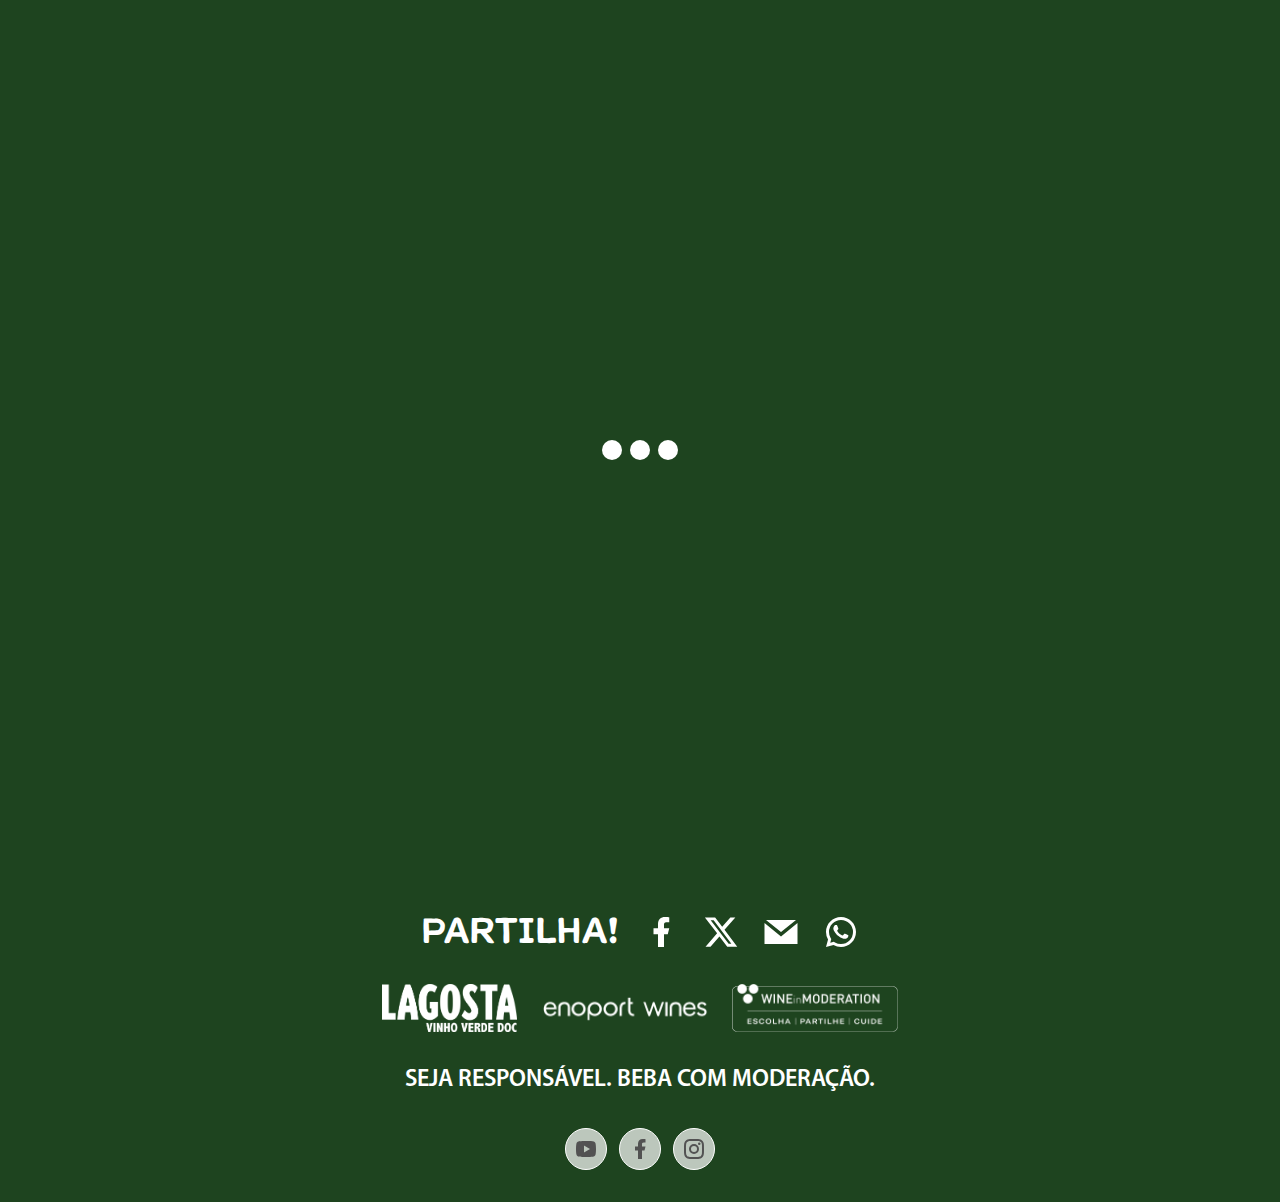
==== loureiro.html @ 96405df4 "fix" ====
<!DOCTYPE html>
<html lang="en">
  <head>
    <meta charset="UTF-8" />
    <meta http-equiv="X-UA-Compatible" content="IE=edge" />
    <meta
      name="description"
      content="Lagosta é produzido na região norte de portugal, onde a brisa do atlântico dá às uvas um sabor fresco e vibrante."
    />
    <meta
      name="viewport"
      content="width=device-width, initial-scale=1, minimum-scale=1"
    />
    <title>Lagosta Vinho Verde Loureiro</title>
    <link rel="icon" type="image/icon" href="./favicon.ico" />
    <meta name="twitter:title" content="Lagosta Vinho Verde DOC" />
    <meta property="og:type" content="website" />
    <meta property="og:title" content="Lagosta Vinho Verde DOC" />
    <meta property="og:url" content="http://lagostavinhoverde.com/index.html" />
    <meta
      property="og:image"
      content="http://lagostavinhoverde.com/Imagens/logo-fb.png"
    />
    <meta
      property="og:description"
      content="Lagosta é produzido na região norte de portugal, onde a brisa do atlântico dá às uvas um sabor fresco e vibrante."
    />
    <link rel="stylesheet" href="./assets/index.BmPNa8y0.css" />
    <style>
      :root {
        --dark-green: #1e441f;
        font-family: Myriad Pro;
        line-height: 1.5;
        font-weight: 400;
        color-scheme: light dark;
        color: #fff;
        background-color: #0d0c0b;
        background-image: url(./loureiro/loureirobg.png);
        background-size: 100%;
        background-position: center 0;
        background-repeat: no-repeat;
        font-synthesis: none;
        text-rendering: optimizeLegibility;
        -webkit-font-smoothing: antialiased;
        -moz-osx-font-smoothing: grayscale;
        -webkit-user-select: text;
        -moz-user-select: text;
        user-select: text;
      }
      ::-moz-selection {
        background-color: #1e441fdd;
      }
      ::selection {
        background-color: #1e441fdd;
      }
      img,
      button,
      footer,
      .button {
        -webkit-user-select: none;
        -moz-user-select: none;
        user-select: none;
      }
      .preloader {
        position: fixed;
        top: 0;
        left: 0;
        width: 100%;
        height: 100%;
        background: var(--dark-green);
        color: #fff;
        font-size: 32pt;
        display: flex;
        justify-content: center;
        align-items: center;
        z-index: 1000;
      }
    </style>
    <script type="module">
      document.addEventListener("DOMContentLoaded", function () {
        const e = new Image();
        (e.src = "../loureiro/Imagens/Background extended.jpg"),
          (e.onload = function () {
            const c = document.getElementById("preloader");
            c && (c.style.display = "none");
            const d = document.getElementById("content");
            d && d.classList.remove("hidden");
          });
      });
      const n = (e) => {
          window.open(e, "sharer", "toolbar=0,status=0,width=580,height=325");
        },
        t = window.location.href,
        o = document.title,
        a = document.getElementById("shareFacebook"),
        s = document.getElementById("shareTwitter"),
        i = document.getElementById("shareMail"),
        r = document.getElementById("shareWhatsapp");
      a?.addEventListener("click", () => {
        n(`https://www.facebook.com/share.php?u=${encodeURIComponent(t)}`);
      });
      s?.addEventListener("click", () => {
        n(
          `https://twitter.com/intent/tweet?text=${encodeURIComponent(
            o
          )}&url=${encodeURIComponent(t)}`
        );
      });
      i?.addEventListener("click", () => {
        window.location.href = `mailto:?subject=${encodeURIComponent(
          o
        )}&body=${encodeURIComponent("")}%0A${encodeURIComponent(t)}`;
      });
      r?.addEventListener("click", () => {
        n(
          `https://api.whatsapp.com/send?text=${encodeURIComponent(
            o
          )}%20${encodeURIComponent(t)}`
        );
      });
    </script>
  </head>
  <body>
    <main>
      <div id="preloader" class="preloader">
        <div class="flex items-center justify-center space-x-2">
          <div
            class="h-5 w-5 animate-bounce rounded-full bg-white [animation-delay:-0.3s]"
          ></div>
          <div
            class="h-5 w-5 animate-bounce rounded-full bg-white [animation-delay:-0.13s]"
          ></div>
          <div class="h-5 w-5 animate-bounce rounded-full bg-white"></div>
        </div>
      </div>
      <div class="w-full h-auto aspect-[16/11]"></div>
      <div
        id="content"
        class="hidden mb-12 px-6 xs:px-8 sm:px-10 md:px-12 lg:px-14 xl:px-16"
      >
        <div
          class="flex flex-col gap-6 max-w-[1400px] mx-auto items-center text-center"
        >
          <span
            class="font-ela uppercase text-4xl md:text-5xl lg:text-6xl xl:text-7xl"
          >
            Lagosta Origens <br />
            Loureiro
          </span>
          <span
            class="sm:w-3/4 font-ela uppercase text-base xs:text-lg sm:text-xl md:text-2xl lg:text-3xl xl:text-4xl relative"
          >
            Traz a alma da região dos vinhos verdes à tua mesa.
            <img
              src="./loureiro/Imagens/Parra.png"
              alt="Parra"
              class="absolute hidden md:block w-24 h-auto rotate-180 -top-6 -right-16 translate-x-1/2"
            />
          </span>
          <span
            class="text-lg xs:text-xl sm:text-2xl md:text-3xl lg:text-4xl xl:text-[2.5rem] leading-none font-bold mt-6 md:mt-12"
          >
            A nova coleção de monovarietais, Lagosta Origens, explora as
            melhores castas do terroir de Vinhos Verdes e, num regresso às
            origens, eleva ao máximo a personalidade de cada casta da região.
          </span>
        </div>
        <div
          class="flex flex-col max-w-[1250px] mx-auto items-center text-center mt-12 xs:mt-20 sm:mt-28 md:mt-36 lg:mt-44 xl:mt-52 relative"
        >
          <!-- <img src="./loureiro/Imagens/Parra.png" alt="Parra" class="absolute w-24 h-auto rotate-180 -top-6 -right-16 translate-x-1/2"> -->
          <span
            class="text-lg xs:text-xl sm:text-2xl md:text-3xl lg:text-4xl xl:text-[2.5rem] leading-none font-bold"
          >
            &quot;Com o Lagosta Origens Loreiro, as características peculiares
            desta casta estão evidenciadas no vinho, tornando-o gastronómico,
            complexo e com elevada capacidade de envelhecimento.&quot;
          </span>
          <span
            class="text-base xs:text-lg sm:text-xl md:text-2xl lg:text-3xl xl:text-[2rem] leading-none italic mt-2"
            >Nuno Faria, enólogo da Enoport Wines, detentora da marda
            Lagosta.</span
          >
        </div>
        <div
          class="flex flex-col max-w-5xl mx-auto items-center text-center mt-12 xs:mt-20 sm:mt-28 md:mt-36 lg:mt-44 xl:mt-52 relative"
        >
          <span
            class="text-lg xs:text-xl sm:text-2xl md:text-3xl lg:text-4xl xl:text-[2.5rem] leading-none font-bold"
          >
            Lagosta Origens Loureiro apresenta um aroma elegante com nuances
            florais. De sabor fresco e encorporado com notas de especiarias,
            possui uma excelente acidez com final de boca prolongado.
          </span>
          <span
            class="text-base xs:text-lg sm:text-xl md:text-2xl lg:text-3xl xl:text-[2rem] leading-none italic mt-2"
            >Versátil na gastronomia, acompanha pratos de peixe grelhado,
            marisco e carnes brancas.</span
          >
          <div
            class="flex flex-col gap-2 mt-20 items-center font-ela uppercase"
          >
            <div class="flex flex-col xs:flex-row gap-2 items-center">
              <div class="flex gap-2 items-baseline">
                <span class="text-lg md:text-xl lg:text-2xl xl:text-3xl"
                  >Região:</span
                >
                <span class="text-sm md:text-base lg:text-lg xl:text-xl"
                  >Vinho Verde</span
                >
              </div>
              <span class="text-2xl hidden xs:block">|</span>
              <div class="flex gap-2 items-baseline">
                <span class="text-lg md:text-xl lg:text-2xl xl:text-3xl"
                  >Castas:</span
                >
                <span class="text-sm md:text-base lg:text-lg xl:text-xl"
                  >100% Loureiro</span
                >
              </div>
            </div>
            <div class="flex flex-col xs:flex-row gap-2 items-center">
              <div class="flex gap-2 items-baseline">
                <span class="text-lg md:text-xl lg:text-2xl xl:text-3xl"
                  >Cor:</span
                >
                <span class="text-sm md:text-base lg:text-lg xl:text-xl"
                  >Vinho Citrico Brilhante</span
                >
              </div>
              <span class="text-2xl hidden xs:block">|</span>
              <div class="flex gap-2 items-baseline">
                <span class="text-lg md:text-xl lg:text-2xl xl:text-3xl"
                  >ALC:</span
                >
                <span class="text-sm md:text-base lg:text-lg xl:text-xl"
                  >12% Vol.</span
                >
              </div>
            </div>
            <a
              href="./loureiro.pdf"
              target="_blank"
              class="button text-xl px-12 py-1.5 mt-16 rounded border border-white uppercase hover:bg-white/10 transition"
            >
              Notas de prova
            </a>
          </div>
          <img
            src="./loureiro/Imagens/Garrafas/Lagosta Origens  Loureiro Vinho Verde DOC 750ml.png"
            alt="Garrafa Nova Loureiro"
            class="absolute hidden md:block md:w-24 xl:w-40 top-1/2 xl:top-0 right-[20%] xl:right-0 md:translate-x-full"
          />
        </div>
        <div
          class="flex flex-col gap-16 mx-auto items-center text-center mt-20 md:mt-24 lg:mt-28 xl:mt-32 relative"
        >
          <div class="flex flex-col gap-6 max-w-6xl sm:px-8">
            <span
              class="font-ela uppercase text-4xl md:text-5xl lg:text-6xl xl:text-7xl"
            >
              Lagosta Vinho Verde Doc
            </span>
            <span
              class="font-ela uppercase text-lg sm:text-xl md:text-2xl lg:text-3xl xl:text-4xl"
            >
              A marca Portuguesa mais antiga de Vinho Verde, registada desde
              1902, Exclusiva na produção de Vinhos Verdes DOC.
            </span>
            <span class="text-base md:tetx-lg lg:text-xl xl:text-2xl font-bold"
              >Reinventou-se, em 2018, ao lançar a edição ICE, branco e rosé,
              reforçando o seu posicionamento junto aos apaixonados de vinho
              verde, seduzindo pelo excelente equilíbrio entre a acidez e a
              doçura.</span
            >
            <span class="text-base md:tetx-lg lg:text-xl xl:text-2xl font-bold"
              >Com o lançamento do Lagosta Origens Loureiro amplia a sua oferta
              para seduzir os verdadeiros apreciadores dos monovarietais de
              Vinho verde e demonstra que consegue aliar jovialidade e expertise
              e demonstrar, uma vez mais, toda a sua logevidade.</span
            >
          </div>
          <div
            class="flex flex-wrap gap-14 xs:gap-16 sm:gap-20 md:gap-24 lg:gap-28 xl:gap-32 justify-center w-full max-w-5xl xl:max-w-[1400px]"
          >
            <div
              class="flex gap-20 xs:gap-16 sm:gap-14 md:gap-12 scale-75 xs:scale-90 sm:scale-95 md:scale-100 transform"
            >
              <div class="flex w-fit gap-2">
                <img
                  src="./loureiro/Imagens/Garrafas/Lagosta-VV-Branco-750ml_SC-120anos_HQ.png"
                  alt="Lagosta VV Branco"
                  class="w-20 h-full z-10"
                />
                <div class="flex flex-col text-start mb-6 mt-auto">
                  <span class="font-bold text-base leading-tight">Lagosta</span>
                  <span class="font-bold text-sm leading-tight">
                    Vinho Verde DOC
                  </span>
                  <span class="text-sm uppercase font-thin leading-tight">
                    Branco
                  </span>
                </div>
              </div>
              <div class="flex w-fit gap-2">
                <img
                  src="./loureiro/Imagens/Garrafas/Lagosta-VV-Rose-750ml_120-Anos.png"
                  alt="Lagosta VV Rosé"
                  class="w-20 h-full z-10"
                />
                <div class="flex flex-col text-start mb-6 mt-auto">
                  <span class="font-bold text-base leading-tight">Lagosta</span>
                  <span class="font-bold text-sm leading-tight">
                    Vinho Verde DOC
                  </span>
                  <span class="text-sm uppercase font-thin leading-tight">
                    Rosé
                  </span>
                </div>
              </div>
            </div>
            <div
              class="flex gap-20 xs:gap-16 sm:gap-14 md:gap-12 scale-75 xs:scale-90 sm:scale-95 md:scale-100 transform"
            >
              <div class="flex w-fit gap-2">
                <img
                  src="./loureiro/Imagens/Garrafas/Lagosta-VV_ICE_Chill_br-750ml_120-anos.png"
                  alt="Lagosta VV ICE Branco"
                  class="w-20 h-full z-10"
                />
                <div class="flex flex-col text-start mb-6 mt-auto">
                  <span class="font-bold text-base leading-tight">
                    Lagosta ICE
                  </span>
                  <span class="font-bold text-sm leading-tight">
                    Vinho Verde DOC
                  </span>
                  <span class="text-sm uppercase font-thin leading-tight">
                    Branco
                  </span>
                </div>
              </div>
              <div class="flex w-fit gap-2">
                <img
                  src="./loureiro/Imagens/Garrafas/Lagosta-VV_ICE_Chill_rs-750ml_120-anos.png"
                  alt="Lagosta VV ICE Rosé"
                  class="w-20 h-full z-10"
                />
                <div class="flex flex-col text-start mb-6 mt-auto">
                  <span class="font-bold text-base leading-tight">
                    Lagosta ICE
                  </span>
                  <span class="font-bold text-sm leading-tight">
                    Vinho Verde DOC
                  </span>
                  <span class="text-sm uppercase font-thin leading-tight">
                    Rosé
                  </span>
                </div>
              </div>
            </div>
            <div
              class="flex gap-20 xs:gap-16 sm:gap-14 md:gap-12 scale-75 xs:scale-90 sm:scale-95 md:scale-100 transform"
            >
              <div class="flex w-fit gap-2">
                <img
                  src="./loureiro/Imagens/Garrafas/Lagosta Origens  Loureiro Vinho Verde DOC 750ml.png"
                  alt="Loureiro VV Branco"
                  class="w-24 h-full z-10"
                />
                <div class="flex flex-col text-start mb-6 mt-auto -ml-2">
                  <span class="font-bold text-base leading-tight">
                    Lagosta Origens
                  </span>
                  <span class="font-bold text-sm leading-tight">
                    Loureiro V.V. DOC
                  </span>
                  <span class="text-sm uppercase font-thin leading-tight">
                    Branco
                  </span>
                </div>
              </div>
            </div>
          </div>
        </div>
        <div
          class="flex flex-col w-full sm:w-3/4 md:w-full mx-auto md:flex-row gap-6 xs:gap-12 sm:gap-20 md:gap-24 lg:gap-28 xl:gap-32 mt-40"
        >
          <div class="flex flex-col gap-6 w-full text-center">
            <span
              class="text-xl sm:text-2xl md:text-3xl lg:text-4xl xl:text-5xl uppercase md:mb-8 font-ela"
              >Quinta da Devesa</span
            >
            <span
              class="text-base sm:text-base md:text-lg lg:text-xl xl:text-2xl font-bold"
              >Produzido na Quinta da Devesa, localizada no coração do Vinho
              Verde, possui uma magnífica vista sobre a cidade de
              Amarante.</span
            >
            <span
              class="text-base sm:text-base md:text-lg lg:text-xl xl:text-2xl font-bold"
              >Com 16 hectares de vinha, cultivamos, em treliças, as castas
              características da região de Vinhos Verdes: Loureiro, Alvarinho,
              Arinto, Trajadura, Azal, entre outras, com a importante atenção em
              cuidar das nossas pessoas, respeitar nosso meio ambiente e zelar
              pelo nosso futuro.</span
            >
          </div>
          <div class="flex flex-col gap-6 w-full text-center">
            <span
              class="text-xl sm:text-2xl md:text-3xl lg:text-4xl xl:text-5xl uppercase md:mb-8 font-ela"
              >A região de Vinhos Verdes</span
            >
            <span
              class="text-base sm:text-base md:text-lg lg:text-xl xl:text-2xl font-bold"
              >A região de Vinhos Verdes é única no mundo. A norte de portugal,
              é a maior Região Demarcada Portuguesa e uma das maiores da
              Europa.</span
            >
            <span
              class="text-base sm:text-base md:text-lg lg:text-xl xl:text-2xl font-bold"
              >Possui uma vegetação exuberante que se estende desde os picos das
              montanhas até ao mar e suas diferenças climáticas refletem nos
              diferentes estilos de vinhos que a região proporciona: desde os
              vinhos verdes jovens, frescos, leves e com baixo teor alcoólico
              aos vinhos verdes mais sofisticados, com aromas e sabores
              complexos, intensos e minerais e com grande potencial de
              guarda.</span
            >
          </div>
        </div>
      </div>
      <footer class="bg-dark-green p-8 space-y-8">
        <div
          class="flex flex-col gap-2 md:flex-row md:gap-6 w-fit mx-auto items-center justify-center"
        >
          <span
            class="font-likely text-2xl sm:text-3xl md:text-2xl lg:text-3xl xl:text-4xl text-white"
          >
            Partilha!
          </span>
          <div
            class="flex items-center justify-center gap-6 text-2xl sm:text-3xl md:text-2xl lg:text-3xl xl:text-4xl text-white"
          >
            <button
              id="shareFacebook"
              class="hover:text-neutral-300 hover:-translate-y-1 transition"
            >
              <svg
                xmlns="http://www.w3.org/2000/svg"
                width="1em"
                height="1em"
                viewBox="0 0 24 24"
              >
                <path
                  fill="currentColor"
                  d="M14 13.5h2.5l1-4H14v-2c0-1.03 0-2 2-2h1.5V2.14c-.326-.043-1.557-.14-2.857-.14C11.928 2 10 3.657 10 6.7v2.8H7v4h3V22h4z"
                ></path>
              </svg>
            </button>
            <button
              id="shareTwitter"
              class="hover:text-neutral-300 hover:-translate-y-1 transition"
            >
              <svg
                xmlns="http://www.w3.org/2000/svg"
                width="1em"
                height="1em"
                viewBox="0 0 512 512"
              >
                <path
                  fill="currentColor"
                  d="M389.2 48h70.6L305.6 224.2L487 464H345L233.7 318.6L106.5 464H35.8l164.9-188.5L26.8 48h145.6l100.5 132.9zm-24.8 373.8h39.1L151.1 88h-42z"
                ></path>
              </svg>
            </button>
            <button
              id="shareMail"
              class="hover:text-neutral-300 hover:-translate-y-1 transition"
            >
              <svg
                xmlns="http://www.w3.org/2000/svg"
                width="1em"
                height="1em"
                viewBox="0 0 24 24"
              >
                <path
                  fill="currentColor"
                  fill-rule="evenodd"
                  d="M23 20V6l-11 9L1 6v14zm-11-8l10-8H2z"
                ></path>
              </svg>
            </button>
            <button
              id="shareWhatsapp"
              class="hover:text-neutral-300 hover:-translate-y-1 transition"
            >
              <svg
                xmlns="http://www.w3.org/2000/svg"
                width="1em"
                height="1em"
                viewBox="0 0 24 24"
              >
                <path
                  fill="currentColor"
                  d="m7.254 18.494l.724.423A7.953 7.953 0 0 0 12.001 20a8 8 0 1 0-8-8a7.95 7.95 0 0 0 1.084 4.024l.422.724l-.653 2.401zM2.005 22l1.352-4.968A9.953 9.953 0 0 1 2.001 12c0-5.523 4.477-10 10-10s10 4.477 10 10s-4.477 10-10 10a9.954 9.954 0 0 1-5.03-1.355zM8.392 7.308c.134-.01.269-.01.403-.004c.054.004.108.01.162.016c.159.018.334.115.393.249c.298.676.588 1.357.868 2.04c.062.152.025.347-.093.537c-.06.097-.154.233-.263.372c-.113.145-.356.411-.356.411s-.099.118-.061.265c.014.056.06.137.102.205l.059.095c.256.427.6.86 1.02 1.268c.12.116.237.235.363.346c.468.413.998.75 1.57 1l.005.002c.085.037.128.057.252.11c.062.026.126.048.191.066a.35.35 0 0 0 .367-.13c.724-.877.79-.934.796-.934v.002a.482.482 0 0 1 .378-.127c.06.004.121.015.177.04c.531.243 1.4.622 1.4.622l.582.261c.098.047.187.158.19.265c.004.067.01.175-.013.373c-.032.259-.11.57-.188.733a1.158 1.158 0 0 1-.21.302a2.381 2.381 0 0 1-.33.288c-.082.062-.125.09-.125.09a5.063 5.063 0 0 1-.383.22a1.99 1.99 0 0 1-.833.23c-.185.01-.37.024-.556.014c-.008 0-.568-.087-.568-.087a9.448 9.448 0 0 1-3.84-2.046c-.226-.199-.436-.413-.65-.626c-.888-.885-1.561-1.84-1.97-2.742a3.472 3.472 0 0 1-.33-1.413a2.73 2.73 0 0 1 .565-1.68c.073-.094.142-.192.261-.305c.126-.12.207-.184.294-.228a.961.961 0 0 1 .371-.1"
                ></path>
              </svg>
            </button>
          </div>
        </div>
        <div
          class="flex flex-col md:flex-row gap-6 w-fit mx-auto justify-center"
        >
          <img
            src="./Imagens/Logotipo_Lagosta Vinho Verde_Qual.png"
            alt="Lagosta Vinho Verde"
            class="flex h-12"
          />
          <img
            src="./Imagens/lg-rod-2.png"
            alt="Enoport Wines"
            class="flex h-12"
          />
          <img
            src="./Imagens/lg-rod-3.png"
            alt="Wine Moderation"
            class="flex h-12"
          />
        </div>
        <div
          class="text-white text-base sm:text-lg md:text-xl lg:text-2xl tracking-normal uppercase font-semibold text-center mt-12"
        >
          <span>Seja responsável. Beba com moderação.</span>
        </div>
        <div class="flex gap-3 text-neutral-600 text-lg justify-center mt-12">
          <a
            href="https://www.youtube.com/@enoportunitedwines"
            class="flex items-center p-2 rounded-full bg-white/70 hover:bg-white/60 hover:text-neutral-700 border border-white group"
          >
            <svg
              xmlns="http://www.w3.org/2000/svg"
              width="1em"
              height="1em"
              viewBox="0 0 24 24"
              class="w-6 h-auto"
            >
              <path
                fill="currentColor"
                d="M12.244 4c.534.003 1.87.016 3.29.073l.504.022c1.429.067 2.857.183 3.566.38c.945.266 1.687 1.04 1.938 2.022c.4 1.56.45 4.602.456 5.339l.001.152v.174c-.007.737-.057 3.78-.457 5.339c-.254.985-.997 1.76-1.938 2.022c-.709.197-2.137.313-3.566.38l-.504.023c-1.42.056-2.756.07-3.29.072l-.235.001h-.255c-1.13-.007-5.856-.058-7.36-.476c-.944-.266-1.687-1.04-1.938-2.022c-.4-1.56-.45-4.602-.456-5.339v-.326c.006-.737.056-3.78.456-5.339c.254-.985.997-1.76 1.939-2.021c1.503-.419 6.23-.47 7.36-.476zM9.999 8.5v7l6-3.5z"
              ></path>
            </svg>
          </a>
          <a
            href="https://www.facebook.com/lagostawines"
            class="flex items-center p-2 rounded-full bg-white/70 hover:bg-white/60 hover:text-neutral-700 border border-white group"
          >
            <svg
              xmlns="http://www.w3.org/2000/svg"
              width="1em"
              height="1em"
              viewBox="0 0 24 24"
              class="w-6 h-auto"
            >
              <path
                fill="currentColor"
                d="M14 13.5h2.5l1-4H14v-2c0-1.03 0-2 2-2h1.5V2.14c-.326-.043-1.557-.14-2.857-.14C11.928 2 10 3.657 10 6.7v2.8H7v4h3V22h4z"
              ></path>
            </svg>
          </a>
          <a
            href="https://www.instagram.com/lagostawines/"
            class="flex items-center p-2 rounded-full bg-white/70 hover:bg-white/60 hover:text-neutral-700 border border-white group"
          >
            <svg
              xmlns="http://www.w3.org/2000/svg"
              width="1em"
              height="1em"
              viewBox="0 0 24 24"
              class="w-6 h-auto"
            >
              <path
                fill="currentColor"
                d="M12.001 9a3 3 0 1 0 0 6a3 3 0 0 0 0-6m0-2a5 5 0 1 1 0 10a5 5 0 0 1 0-10m6.5-.25a1.25 1.25 0 0 1-2.5 0a1.25 1.25 0 0 1 2.5 0M12.001 4c-2.474 0-2.878.007-4.029.058c-.784.037-1.31.142-1.798.332a2.886 2.886 0 0 0-1.08.703a2.89 2.89 0 0 0-.704 1.08c-.19.49-.295 1.015-.331 1.798C4.007 9.075 4 9.461 4 12c0 2.475.007 2.878.058 4.029c.037.783.142 1.31.331 1.797c.17.435.37.748.702 1.08c.337.336.65.537 1.08.703c.494.191 1.02.297 1.8.333C9.075 19.994 9.461 20 12 20c2.475 0 2.878-.007 4.029-.058c.782-.037 1.308-.142 1.797-.331a2.91 2.91 0 0 0 1.08-.703c.337-.336.538-.649.704-1.08c.19-.492.296-1.018.332-1.8c.052-1.103.058-1.49.058-4.028c0-2.474-.007-2.878-.058-4.029c-.037-.782-.143-1.31-.332-1.798a2.912 2.912 0 0 0-.703-1.08a2.884 2.884 0 0 0-1.08-.704c-.49-.19-1.016-.295-1.798-.331C14.926 4.006 14.54 4 12 4m0-2c2.717 0 3.056.01 4.123.06c1.064.05 1.79.217 2.427.465c.66.254 1.216.598 1.772 1.153a4.908 4.908 0 0 1 1.153 1.772c.247.637.415 1.363.465 2.428c.047 1.066.06 1.405.06 4.122c0 2.717-.01 3.056-.06 4.122c-.05 1.065-.218 1.79-.465 2.428a4.884 4.884 0 0 1-1.153 1.772a4.915 4.915 0 0 1-1.772 1.153c-.637.247-1.363.415-2.427.465c-1.067.047-1.406.06-4.123.06c-2.717 0-3.056-.01-4.123-.06c-1.064-.05-1.789-.218-2.427-.465a4.89 4.89 0 0 1-1.772-1.153a4.905 4.905 0 0 1-1.153-1.772c-.248-.637-.415-1.363-.465-2.428C2.012 15.056 2 14.717 2 12c0-2.717.01-3.056.06-4.122c.05-1.065.217-1.79.465-2.428a4.88 4.88 0 0 1 1.153-1.772A4.897 4.897 0 0 1 5.45 2.525c.637-.248 1.362-.415 2.427-.465C8.945 2.013 9.284 2 12.001 2"
              ></path>
            </svg>
          </a>
        </div>
      </footer>
    </main>
  </body>
</html>
---- assets/index.BmPNa8y0.css ----
*,
:before,
:after {
  box-sizing: border-box;
  border-width: 0;
  border-style: solid;
  border-color: #e5e7eb;
}
:before,
:after {
  --tw-content: "";
}
html,
:host {
  line-height: 1.5;
  -webkit-text-size-adjust: 100%;
  -moz-tab-size: 4;
  -o-tab-size: 4;
  tab-size: 4;
  font-family: ui-sans-serif, system-ui, sans-serif, "Apple Color Emoji",
    "Segoe UI Emoji", Segoe UI Symbol, "Noto Color Emoji";
  font-feature-settings: normal;
  font-variation-settings: normal;
  -webkit-tap-highlight-color: transparent;
}
body {
  margin: 0;
  line-height: inherit;
}
hr {
  height: 0;
  color: inherit;
  border-top-width: 1px;
}
abbr:where([title]) {
  -webkit-text-decoration: underline dotted;
  text-decoration: underline dotted;
}
h1,
h2,
h3,
h4,
h5,
h6 {
  font-size: inherit;
  font-weight: inherit;
}
a {
  color: inherit;
  text-decoration: inherit;
}
b,
strong {
  font-weight: bolder;
}
code,
kbd,
samp,
pre {
  font-family: ui-monospace, SFMono-Regular, Menlo, Monaco, Consolas,
    Liberation Mono, Courier New, monospace;
  font-feature-settings: normal;
  font-variation-settings: normal;
  font-size: 1em;
}
small {
  font-size: 80%;
}
sub,
sup {
  font-size: 75%;
  line-height: 0;
  position: relative;
  vertical-align: baseline;
}
sub {
  bottom: -0.25em;
}
sup {
  top: -0.5em;
}
table {
  text-indent: 0;
  border-color: inherit;
  border-collapse: collapse;
}
button,
input,
optgroup,
select,
textarea {
  font-family: inherit;
  font-feature-settings: inherit;
  font-variation-settings: inherit;
  font-size: 100%;
  font-weight: inherit;
  line-height: inherit;
  letter-spacing: inherit;
  color: inherit;
  margin: 0;
  padding: 0;
}
button,
select {
  text-transform: none;
}
button,
input:where([type="button"]),
input:where([type="reset"]),
input:where([type="submit"]) {
  -webkit-appearance: button;
  background-color: transparent;
  background-image: none;
}
:-moz-focusring {
  outline: auto;
}
:-moz-ui-invalid {
  box-shadow: none;
}
progress {
  vertical-align: baseline;
}
::-webkit-inner-spin-button,
::-webkit-outer-spin-button {
  height: auto;
}
[type="search"] {
  -webkit-appearance: textfield;
  outline-offset: -2px;
}
::-webkit-search-decoration {
  -webkit-appearance: none;
}
::-webkit-file-upload-button {
  -webkit-appearance: button;
  font: inherit;
}
summary {
  display: list-item;
}
blockquote,
dl,
dd,
h1,
h2,
h3,
h4,
h5,
h6,
hr,
figure,
p,
pre {
  margin: 0;
}
fieldset {
  margin: 0;
  padding: 0;
}
legend {
  padding: 0;
}
ol,
ul,
menu {
  list-style: none;
  margin: 0;
  padding: 0;
}
dialog {
  padding: 0;
}
textarea {
  resize: vertical;
}
input::-moz-placeholder,
textarea::-moz-placeholder {
  opacity: 1;
  color: #9ca3af;
}
input::placeholder,
textarea::placeholder {
  opacity: 1;
  color: #9ca3af;
}
button,
[role="button"] {
  cursor: pointer;
}
:disabled {
  cursor: default;
}
img,
svg,
video,
canvas,
audio,
iframe,
embed,
object {
  display: block;
  vertical-align: middle;
}
img,
video {
  max-width: 100%;
  height: auto;
}
[hidden] {
  display: none;
}
*,
:before,
:after {
  --tw-border-spacing-x: 0;
  --tw-border-spacing-y: 0;
  --tw-translate-x: 0;
  --tw-translate-y: 0;
  --tw-rotate: 0;
  --tw-skew-x: 0;
  --tw-skew-y: 0;
  --tw-scale-x: 1;
  --tw-scale-y: 1;
  --tw-pan-x: ;
  --tw-pan-y: ;
  --tw-pinch-zoom: ;
  --tw-scroll-snap-strictness: proximity;
  --tw-gradient-from-position: ;
  --tw-gradient-via-position: ;
  --tw-gradient-to-position: ;
  --tw-ordinal: ;
  --tw-slashed-zero: ;
  --tw-numeric-figure: ;
  --tw-numeric-spacing: ;
  --tw-numeric-fraction: ;
  --tw-ring-inset: ;
  --tw-ring-offset-width: 0px;
  --tw-ring-offset-color: #fff;
  --tw-ring-color: rgb(59 130 246 / 0.5);
  --tw-ring-offset-shadow: 0 0 #0000;
  --tw-ring-shadow: 0 0 #0000;
  --tw-shadow: 0 0 #0000;
  --tw-shadow-colored: 0 0 #0000;
  --tw-blur: ;
  --tw-brightness: ;
  --tw-contrast: ;
  --tw-grayscale: ;
  --tw-hue-rotate: ;
  --tw-invert: ;
  --tw-saturate: ;
  --tw-sepia: ;
  --tw-drop-shadow: ;
  --tw-backdrop-blur: ;
  --tw-backdrop-brightness: ;
  --tw-backdrop-contrast: ;
  --tw-backdrop-grayscale: ;
  --tw-backdrop-hue-rotate: ;
  --tw-backdrop-invert: ;
  --tw-backdrop-opacity: ;
  --tw-backdrop-saturate: ;
  --tw-backdrop-sepia: ;
  --tw-contain-size: ;
  --tw-contain-layout: ;
  --tw-contain-paint: ;
  --tw-contain-style: ;
}
::backdrop {
  --tw-border-spacing-x: 0;
  --tw-border-spacing-y: 0;
  --tw-translate-x: 0;
  --tw-translate-y: 0;
  --tw-rotate: 0;
  --tw-skew-x: 0;
  --tw-skew-y: 0;
  --tw-scale-x: 1;
  --tw-scale-y: 1;
  --tw-pan-x: ;
  --tw-pan-y: ;
  --tw-pinch-zoom: ;
  --tw-scroll-snap-strictness: proximity;
  --tw-gradient-from-position: ;
  --tw-gradient-via-position: ;
  --tw-gradient-to-position: ;
  --tw-ordinal: ;
  --tw-slashed-zero: ;
  --tw-numeric-figure: ;
  --tw-numeric-spacing: ;
  --tw-numeric-fraction: ;
  --tw-ring-inset: ;
  --tw-ring-offset-width: 0px;
  --tw-ring-offset-color: #fff;
  --tw-ring-color: rgb(59 130 246 / 0.5);
  --tw-ring-offset-shadow: 0 0 #0000;
  --tw-ring-shadow: 0 0 #0000;
  --tw-shadow: 0 0 #0000;
  --tw-shadow-colored: 0 0 #0000;
  --tw-blur: ;
  --tw-brightness: ;
  --tw-contrast: ;
  --tw-grayscale: ;
  --tw-hue-rotate: ;
  --tw-invert: ;
  --tw-saturate: ;
  --tw-sepia: ;
  --tw-drop-shadow: ;
  --tw-backdrop-blur: ;
  --tw-backdrop-brightness: ;
  --tw-backdrop-contrast: ;
  --tw-backdrop-grayscale: ;
  --tw-backdrop-hue-rotate: ;
  --tw-backdrop-invert: ;
  --tw-backdrop-opacity: ;
  --tw-backdrop-saturate: ;
  --tw-backdrop-sepia: ;
  --tw-contain-size: ;
  --tw-contain-layout: ;
  --tw-contain-paint: ;
  --tw-contain-style: ;
}
.fixed {
  position: fixed;
}
.absolute {
  position: absolute;
}
.relative {
  position: relative;
}
.-right-16 {
  right: -4rem;
}
.-top-6 {
  top: -1.5rem;
}
.bottom-4 {
  bottom: 1rem;
}
.left-0 {
  left: 0;
}
.left-1\/2 {
  left: 50%;
}
.right-\[20\%\] {
  right: 20%;
}
.top-0 {
  top: 0;
}
.top-1\/2 {
  top: 50%;
}
.z-10 {
  z-index: 10;
}
.z-50 {
  z-index: 50;
}
.-my-8 {
  margin-top: -2rem;
  margin-bottom: -2rem;
}
.mx-auto {
  margin-left: auto;
  margin-right: auto;
}
.-ml-2 {
  margin-left: -0.5rem;
}
.-mt-2 {
  margin-top: -0.5rem;
}
.mb-10 {
  margin-bottom: 2.5rem;
}
.mb-12 {
  margin-bottom: 3rem;
}
.mb-4 {
  margin-bottom: 1rem;
}
.mb-6 {
  margin-bottom: 1.5rem;
}
.mb-8 {
  margin-bottom: 2rem;
}
.mr-1 {
  margin-right: 0.25rem;
}
.mt-10 {
  margin-top: 2.5rem;
}
.mt-12 {
  margin-top: 3rem;
}
.mt-16 {
  margin-top: 4rem;
}
.mt-2 {
  margin-top: 0.5rem;
}
.mt-20 {
  margin-top: 5rem;
}
.mt-28 {
  margin-top: 7rem;
}
.mt-32 {
  margin-top: 8rem;
}
.mt-4 {
  margin-top: 1rem;
}
.mt-40 {
  margin-top: 10rem;
}
.mt-6 {
  margin-top: 1.5rem;
}
.mt-8 {
  margin-top: 2rem;
}
.mt-auto {
  margin-top: auto;
}
.flex {
  display: flex;
}
.grid {
  display: grid;
}
.hidden {
  display: none;
}
.aspect-\[16\/11\] {
  aspect-ratio: 16/11;
}
.aspect-video {
  aspect-ratio: 16 / 9;
}
.h-10 {
  height: 2.5rem;
}
.h-12 {
  height: 3rem;
}
.h-20 {
  height: 5rem;
}
.h-5 {
  height: 1.25rem;
}
.h-auto {
  height: auto;
}
.h-fit {
  height: -moz-fit-content;
  height: fit-content;
}
.h-full {
  height: 100%;
}
.h-screen {
  height: 100vh;
}
.w-1\/3 {
  width: 33.333333%;
}
.w-16 {
  width: 4rem;
}
.w-20 {
  width: 5rem;
}
.w-24 {
  width: 6rem;
}
.w-32 {
  width: 8rem;
}
.w-5 {
  width: 1.25rem;
}
.w-6 {
  width: 1.5rem;
}
.w-auto {
  width: auto;
}
.w-fit {
  width: -moz-fit-content;
  width: fit-content;
}
.w-full {
  width: 100%;
}
.w-screen {
  width: 100vw;
}
.max-w-5xl {
  max-width: 64rem;
}
.max-w-6xl {
  max-width: 72rem;
}
.max-w-\[1250px\] {
  max-width: 1250px;
}
.max-w-\[1400px\] {
  max-width: 1400px;
}
.flex-1 {
  flex: 1 1 0%;
}
.-translate-x-1\/2 {
  --tw-translate-x: -50%;
  transform: translate(var(--tw-translate-x), var(--tw-translate-y))
    rotate(var(--tw-rotate)) skew(var(--tw-skew-x)) skewY(var(--tw-skew-y))
    scaleX(var(--tw-scale-x)) scaleY(var(--tw-scale-y));
}
.translate-x-1\/2 {
  --tw-translate-x: 50%;
  transform: translate(var(--tw-translate-x), var(--tw-translate-y))
    rotate(var(--tw-rotate)) skew(var(--tw-skew-x)) skewY(var(--tw-skew-y))
    scaleX(var(--tw-scale-x)) scaleY(var(--tw-scale-y));
}
.translate-y-4 {
  --tw-translate-y: 1rem;
  transform: translate(var(--tw-translate-x), var(--tw-translate-y))
    rotate(var(--tw-rotate)) skew(var(--tw-skew-x)) skewY(var(--tw-skew-y))
    scaleX(var(--tw-scale-x)) scaleY(var(--tw-scale-y));
}
.rotate-180 {
  --tw-rotate: 180deg;
  transform: translate(var(--tw-translate-x), var(--tw-translate-y))
    rotate(var(--tw-rotate)) skew(var(--tw-skew-x)) skewY(var(--tw-skew-y))
    scaleX(var(--tw-scale-x)) scaleY(var(--tw-scale-y));
}
.scale-75 {
  --tw-scale-x: 0.75;
  --tw-scale-y: 0.75;
  transform: translate(var(--tw-translate-x), var(--tw-translate-y))
    rotate(var(--tw-rotate)) skew(var(--tw-skew-x)) skewY(var(--tw-skew-y))
    scaleX(var(--tw-scale-x)) scaleY(var(--tw-scale-y));
}
.transform {
  transform: translate(var(--tw-translate-x), var(--tw-translate-y))
    rotate(var(--tw-rotate)) skew(var(--tw-skew-x)) skewY(var(--tw-skew-y))
    scaleX(var(--tw-scale-x)) scaleY(var(--tw-scale-y));
}
@keyframes bounce {
  0%,
  to {
    transform: translateY(-25%);
    animation-timing-function: cubic-bezier(0.8, 0, 1, 1);
  }
  50% {
    transform: none;
    animation-timing-function: cubic-bezier(0, 0, 0.2, 1);
  }
}
.animate-bounce {
  animation: bounce 1s infinite;
}
.grid-cols-1 {
  grid-template-columns: repeat(1, minmax(0, 1fr));
}
.flex-col {
  flex-direction: column;
}
.flex-wrap {
  flex-wrap: wrap;
}
.items-center {
  align-items: center;
}
.items-baseline {
  align-items: baseline;
}
.justify-center {
  justify-content: center;
}
.gap-1 {
  gap: 0.25rem;
}
.gap-12 {
  gap: 3rem;
}
.gap-14 {
  gap: 3.5rem;
}
.gap-16 {
  gap: 4rem;
}
.gap-2 {
  gap: 0.5rem;
}
.gap-20 {
  gap: 5rem;
}
.gap-3 {
  gap: 0.75rem;
}
.gap-4 {
  gap: 1rem;
}
.gap-6 {
  gap: 1.5rem;
}
.gap-8 {
  gap: 2rem;
}
.-space-x-10 > :not([hidden]) ~ :not([hidden]) {
  --tw-space-x-reverse: 0;
  margin-right: calc(-2.5rem * var(--tw-space-x-reverse));
  margin-left: calc(-2.5rem * calc(1 - var(--tw-space-x-reverse)));
}
.space-x-2 > :not([hidden]) ~ :not([hidden]) {
  --tw-space-x-reverse: 0;
  margin-right: calc(0.5rem * var(--tw-space-x-reverse));
  margin-left: calc(0.5rem * calc(1 - var(--tw-space-x-reverse)));
}
.space-y-8 > :not([hidden]) ~ :not([hidden]) {
  --tw-space-y-reverse: 0;
  margin-top: calc(2rem * calc(1 - var(--tw-space-y-reverse)));
  margin-bottom: calc(2rem * var(--tw-space-y-reverse));
}
.whitespace-nowrap {
  white-space: nowrap;
}
.rounded {
  border-radius: 0.25rem;
}
.rounded-\[1rem\] {
  border-radius: 1rem;
}
.rounded-full {
  border-radius: 9999px;
}
.border {
  border-width: 1px;
}
.border-2 {
  border-width: 2px;
}
.border-dark-blue {
  border-color: var(--dark-blue);
}
.border-white {
  --tw-border-opacity: 1;
  border-color: rgb(255 255 255 / var(--tw-border-opacity));
}
.bg-dark-green {
  background-color: var(--dark-green);
}
.bg-footer {
  --tw-bg-opacity: 1;
  background-color: rgb(33 59 120 / var(--tw-bg-opacity));
}
.bg-white {
  --tw-bg-opacity: 1;
  background-color: rgb(255 255 255 / var(--tw-bg-opacity));
}
.bg-white\/70 {
  background-color: #ffffffb3;
}
.p-2 {
  padding: 0.5rem;
}
.p-8 {
  padding: 2rem;
}
.px-10 {
  padding-left: 2.5rem;
  padding-right: 2.5rem;
}
.px-12 {
  padding-left: 3rem;
  padding-right: 3rem;
}
.px-2 {
  padding-left: 0.5rem;
  padding-right: 0.5rem;
}
.px-4 {
  padding-left: 1rem;
  padding-right: 1rem;
}
.px-6 {
  padding-left: 1.5rem;
  padding-right: 1.5rem;
}
.px-8 {
  padding-left: 2rem;
  padding-right: 2rem;
}
.py-0 {
  padding-top: 0;
  padding-bottom: 0;
}
.py-0\.5 {
  padding-top: 0.125rem;
  padding-bottom: 0.125rem;
}
.py-1 {
  padding-top: 0.25rem;
  padding-bottom: 0.25rem;
}
.py-1\.5 {
  padding-top: 0.375rem;
  padding-bottom: 0.375rem;
}
.py-2 {
  padding-top: 0.5rem;
  padding-bottom: 0.5rem;
}
.pb-12 {
  padding-bottom: 3rem;
}
.pt-16 {
  padding-top: 4rem;
}
.text-center {
  text-align: center;
}
.text-start {
  text-align: start;
}
.text-2xl {
  font-size: 1.5rem;
  line-height: 2rem;
}
.text-3xl {
  font-size: 1.875rem;
  line-height: 2.25rem;
}
.text-4xl {
  font-size: 2.25rem;
  line-height: 2.5rem;
}
.text-\[1\.6rem\] {
  font-size: 1.6rem;
}
.text-base {
  font-size: 1rem;
  line-height: 1.5rem;
}
.text-lg {
  font-size: 1.125rem;
  line-height: 1.75rem;
}
.text-sm {
  font-size: 0.875rem;
  line-height: 1.25rem;
}
.text-xl {
  font-size: 1.25rem;
  line-height: 1.75rem;
}
.text-xs {
  font-size: 0.75rem;
  line-height: 1rem;
}
.font-bold {
  font-weight: 700;
}
.font-extrabold {
  font-weight: 800;
}
.font-semibold {
  font-weight: 600;
}
.font-thin {
  font-weight: 100;
}
.uppercase {
  text-transform: uppercase;
}
.italic {
  font-style: italic;
}
.leading-none {
  line-height: 1;
}
.leading-tight {
  line-height: 1.25;
}
.tracking-normal {
  letter-spacing: 0em;
}
.tracking-tight {
  letter-spacing: -0.025em;
}
.tracking-tighter {
  letter-spacing: -0.05em;
}
.text-dark-blue {
  color: var(--dark-blue);
}
.text-neutral-600 {
  --tw-text-opacity: 1;
  color: rgb(82 82 82 / var(--tw-text-opacity));
}
.text-white {
  --tw-text-opacity: 1;
  color: rgb(255 255 255 / var(--tw-text-opacity));
}
.outline {
  outline-style: solid;
}
.outline-4 {
  outline-width: 4px;
}
.outline-white {
  outline-color: #fff;
}
.transition {
  transition-property: color, background-color, border-color,
    text-decoration-color, fill, stroke, opacity, box-shadow, transform, filter,
    -webkit-backdrop-filter;
  transition-property: color, background-color, border-color,
    text-decoration-color, fill, stroke, opacity, box-shadow, transform, filter,
    backdrop-filter;
  transition-property: color, background-color, border-color,
    text-decoration-color, fill, stroke, opacity, box-shadow, transform, filter,
    backdrop-filter, -webkit-backdrop-filter;
  transition-timing-function: cubic-bezier(0.4, 0, 0.2, 1);
  transition-duration: 0.15s;
}
.\[animation-delay\:-0\.13s\] {
  animation-delay: -0.13s;
}
.\[animation-delay\:-0\.3s\] {
  animation-delay: -0.3s;
}
@font-face {
  font-family: Likely;
  src: url(../fonts/likely-sans-regular.otf);
  font-weight: 400;
}
@font-face {
  font-family: Myriad Pro;
  src: url(../fonts/MYRIADPRO-REGULAR.OTF);
  font-weight: 400;
}
@font-face {
  font-family: Myriad Pro;
  src: url(../fonts/MYRIADPRO-SEMIBOLD.OTF);
  font-weight: 600;
}
@font-face {
  font-family: Myriad Pro;
  src: url(../fonts/MYRIADPRO-BOLD.OTF);
  font-weight: 700;
}
@font-face {
  font-family: Abadi MT;
  src: url(../fonts/Abadi-MT-Condensed-Extra-Bold-Regular-Font.ttf);
}
@font-face {
  font-family: Ela Sans;
  src: url(../fonts/Ela-Sans-Bold-Regular.ttf);
  font-weight: 700;
  font-style: normal;
}
@font-face {
  font-family: Ela Sans;
  src: url(../fonts/Ela-Sans-Bold-Italic.ttf);
  font-weight: 700;
  font-style: italic;
}
html,
body {
  max-width: 100svw;
  width: 100%;
  height: auto;
  overflow-x: hidden;
}
.font-likely {
  font-family: Likely;
  font-weight: 400;
}
.font-myriad-pro {
  font-family: Myriad Pro;
}
.font-abadi {
  font-family: Abadi MT;
}
.font-ela {
  font-family: Ela Sans;
}
.hover\:-translate-y-1:hover {
  --tw-translate-y: -0.25rem;
  transform: translate(var(--tw-translate-x), var(--tw-translate-y))
    rotate(var(--tw-rotate)) skew(var(--tw-skew-x)) skewY(var(--tw-skew-y))
    scaleX(var(--tw-scale-x)) scaleY(var(--tw-scale-y));
}
.hover\:bg-white\/10:hover {
  background-color: #ffffff1a;
}
.hover\:bg-white\/5:hover {
  background-color: #ffffff0d;
}
.hover\:bg-white\/60:hover {
  background-color: #fff9;
}
.hover\:text-neutral-300:hover {
  --tw-text-opacity: 1;
  color: rgb(212 212 212 / var(--tw-text-opacity));
}
.hover\:text-neutral-700:hover {
  --tw-text-opacity: 1;
  color: rgb(64 64 64 / var(--tw-text-opacity));
}
.hover\:shadow-xl:hover {
  --tw-shadow: 0 20px 25px -5px rgb(0 0 0 / 0.1),
    0 8px 10px -6px rgb(0 0 0 / 0.1);
  --tw-shadow-colored: 0 20px 25px -5px var(--tw-shadow-color),
    0 8px 10px -6px var(--tw-shadow-color);
  box-shadow: var(--tw-ring-offset-shadow, 0 0 #0000),
    var(--tw-ring-shadow, 0 0 #0000), var(--tw-shadow);
}
@media (min-width: 480px) {
  .xs\:mt-10 {
    margin-top: 2.5rem;
  }
  .xs\:mt-20 {
    margin-top: 5rem;
  }
  .xs\:block {
    display: block;
  }
  .xs\:h-24 {
    height: 6rem;
  }
  .xs\:w-1\/4 {
    width: 25%;
  }
  .xs\:w-24 {
    width: 6rem;
  }
  .xs\:scale-90 {
    --tw-scale-x: 0.9;
    --tw-scale-y: 0.9;
    transform: translate(var(--tw-translate-x), var(--tw-translate-y))
      rotate(var(--tw-rotate)) skew(var(--tw-skew-x)) skewY(var(--tw-skew-y))
      scaleX(var(--tw-scale-x)) scaleY(var(--tw-scale-y));
  }
  .xs\:flex-row {
    flex-direction: row;
  }
  .xs\:gap-12 {
    gap: 3rem;
  }
  .xs\:gap-16 {
    gap: 4rem;
  }
  .xs\:px-8 {
    padding-left: 2rem;
    padding-right: 2rem;
  }
  .xs\:py-4 {
    padding-top: 1rem;
    padding-bottom: 1rem;
  }
  .xs\:text-2xl {
    font-size: 1.5rem;
    line-height: 2rem;
  }
  .xs\:text-lg {
    font-size: 1.125rem;
    line-height: 1.75rem;
  }
  .xs\:text-xl {
    font-size: 1.25rem;
    line-height: 1.75rem;
  }
}
@media (min-width: 640px) {
  .sm\:mx-auto {
    margin-left: auto;
    margin-right: auto;
  }
  .sm\:mb-12 {
    margin-bottom: 3rem;
  }
  .sm\:mt-28 {
    margin-top: 7rem;
  }
  .sm\:h-28 {
    height: 7rem;
  }
  .sm\:w-1\/2 {
    width: 50%;
  }
  .sm\:w-2\/3 {
    width: 66.666667%;
  }
  .sm\:w-3\/4 {
    width: 75%;
  }
  .sm\:w-32 {
    width: 8rem;
  }
  .sm\:scale-95 {
    --tw-scale-x: 0.95;
    --tw-scale-y: 0.95;
    transform: translate(var(--tw-translate-x), var(--tw-translate-y))
      rotate(var(--tw-rotate)) skew(var(--tw-skew-x)) skewY(var(--tw-skew-y))
      scaleX(var(--tw-scale-x)) scaleY(var(--tw-scale-y));
  }
  .sm\:grid-cols-2 {
    grid-template-columns: repeat(2, minmax(0, 1fr));
  }
  .sm\:gap-10 {
    gap: 2.5rem;
  }
  .sm\:gap-14 {
    gap: 3.5rem;
  }
  .sm\:gap-20 {
    gap: 5rem;
  }
  .sm\:gap-24 {
    gap: 6rem;
  }
  .sm\:px-0 {
    padding-left: 0;
    padding-right: 0;
  }
  .sm\:px-10 {
    padding-left: 2.5rem;
    padding-right: 2.5rem;
  }
  .sm\:px-5 {
    padding-left: 1.25rem;
    padding-right: 1.25rem;
  }
  .sm\:px-8 {
    padding-left: 2rem;
    padding-right: 2rem;
  }
  .sm\:py-2 {
    padding-top: 0.5rem;
    padding-bottom: 0.5rem;
  }
  .sm\:py-8 {
    padding-top: 2rem;
    padding-bottom: 2rem;
  }
  .sm\:pt-28 {
    padding-top: 7rem;
  }
  .sm\:text-2xl {
    font-size: 1.5rem;
    line-height: 2rem;
  }
  .sm\:text-3xl {
    font-size: 1.875rem;
    line-height: 2.25rem;
  }
  .sm\:text-4xl {
    font-size: 2.25rem;
    line-height: 2.5rem;
  }
  .sm\:text-5xl {
    font-size: 3rem;
    line-height: 1;
  }
  .sm\:text-base {
    font-size: 1rem;
    line-height: 1.5rem;
  }
  .sm\:text-lg {
    font-size: 1.125rem;
    line-height: 1.75rem;
  }
  .sm\:text-xl {
    font-size: 1.25rem;
    line-height: 1.75rem;
  }
}
@media (min-width: 768px) {
  .md\:mb-14 {
    margin-bottom: 3.5rem;
  }
  .md\:mb-8 {
    margin-bottom: 2rem;
  }
  .md\:mt-12 {
    margin-top: 3rem;
  }
  .md\:mt-20 {
    margin-top: 5rem;
  }
  .md\:mt-24 {
    margin-top: 6rem;
  }
  .md\:mt-36 {
    margin-top: 9rem;
  }
  .md\:mt-6 {
    margin-top: 1.5rem;
  }
  .md\:block {
    display: block;
  }
  .md\:h-32 {
    height: 8rem;
  }
  .md\:w-24 {
    width: 6rem;
  }
  .md\:w-4\/5 {
    width: 80%;
  }
  .md\:w-full {
    width: 100%;
  }
  .md\:flex-none {
    flex: none;
  }
  .md\:translate-x-full {
    --tw-translate-x: 100%;
    transform: translate(var(--tw-translate-x), var(--tw-translate-y))
      rotate(var(--tw-rotate)) skew(var(--tw-skew-x)) skewY(var(--tw-skew-y))
      scaleX(var(--tw-scale-x)) scaleY(var(--tw-scale-y));
  }
  .md\:scale-100 {
    --tw-scale-x: 1;
    --tw-scale-y: 1;
    transform: translate(var(--tw-translate-x), var(--tw-translate-y))
      rotate(var(--tw-rotate)) skew(var(--tw-skew-x)) skewY(var(--tw-skew-y))
      scaleX(var(--tw-scale-x)) scaleY(var(--tw-scale-y));
  }
  .md\:flex-row {
    flex-direction: row;
  }
  .md\:gap-12 {
    gap: 3rem;
  }
  .md\:gap-2 {
    gap: 0.5rem;
  }
  .md\:gap-24 {
    gap: 6rem;
  }
  .md\:gap-4 {
    gap: 1rem;
  }
  .md\:gap-6 {
    gap: 1.5rem;
  }
  .md\:px-12 {
    padding-left: 3rem;
    padding-right: 3rem;
  }
  .md\:px-6 {
    padding-left: 1.5rem;
    padding-right: 1.5rem;
  }
  .md\:py-12 {
    padding-top: 3rem;
    padding-bottom: 3rem;
  }
  .md\:py-2 {
    padding-top: 0.5rem;
    padding-bottom: 0.5rem;
  }
  .md\:py-2\.5 {
    padding-top: 0.625rem;
    padding-bottom: 0.625rem;
  }
  .md\:text-2xl {
    font-size: 1.5rem;
    line-height: 2rem;
  }
  .md\:text-3xl {
    font-size: 1.875rem;
    line-height: 2.25rem;
  }
  .md\:text-4xl {
    font-size: 2.25rem;
    line-height: 2.5rem;
  }
  .md\:text-5xl {
    font-size: 3rem;
    line-height: 1;
  }
  .md\:text-6xl {
    font-size: 3.75rem;
    line-height: 1;
  }
  .md\:text-base {
    font-size: 1rem;
    line-height: 1.5rem;
  }
  .md\:text-lg {
    font-size: 1.125rem;
    line-height: 1.75rem;
  }
  .md\:text-xl {
    font-size: 1.25rem;
    line-height: 1.75rem;
  }
}
@media (min-width: 1024px) {
  .lg\:mb-16 {
    margin-bottom: 4rem;
  }
  .lg\:mt-28 {
    margin-top: 7rem;
  }
  .lg\:mt-40 {
    margin-top: 10rem;
  }
  .lg\:mt-44 {
    margin-top: 11rem;
  }
  .lg\:mt-8 {
    margin-top: 2rem;
  }
  .lg\:block {
    display: block;
  }
  .lg\:h-36 {
    height: 9rem;
  }
  .lg\:w-28 {
    width: 7rem;
  }
  .lg\:w-3\/5 {
    width: 60%;
  }
  .lg\:flex-row {
    flex-direction: row;
  }
  .lg\:gap-12 {
    gap: 3rem;
  }
  .lg\:gap-16 {
    gap: 4rem;
  }
  .lg\:gap-20 {
    gap: 5rem;
  }
  .lg\:gap-28 {
    gap: 7rem;
  }
  .lg\:gap-32 {
    gap: 8rem;
  }
  .lg\:gap-4 {
    gap: 1rem;
  }
  .lg\:gap-6 {
    gap: 1.5rem;
  }
  .lg\:gap-8 {
    gap: 2rem;
  }
  .lg\:px-0 {
    padding-left: 0;
    padding-right: 0;
  }
  .lg\:px-14 {
    padding-left: 3.5rem;
    padding-right: 3.5rem;
  }
  .lg\:px-2 {
    padding-left: 0.5rem;
    padding-right: 0.5rem;
  }
  .lg\:px-7 {
    padding-left: 1.75rem;
    padding-right: 1.75rem;
  }
  .lg\:text-2xl {
    font-size: 1.5rem;
    line-height: 2rem;
  }
  .lg\:text-3xl {
    font-size: 1.875rem;
    line-height: 2.25rem;
  }
  .lg\:text-4xl {
    font-size: 2.25rem;
    line-height: 2.5rem;
  }
  .lg\:text-5xl {
    font-size: 3rem;
    line-height: 1;
  }
  .lg\:text-6xl {
    font-size: 3.75rem;
    line-height: 1;
  }
  .lg\:text-\[1\.625rem\] {
    font-size: 1.625rem;
  }
  .lg\:text-lg {
    font-size: 1.125rem;
    line-height: 1.75rem;
  }
  .lg\:text-xl {
    font-size: 1.25rem;
    line-height: 1.75rem;
  }
}
@media (min-width: 1280px) {
  .xl\:right-0 {
    right: 0;
  }
  .xl\:top-0 {
    top: 0;
  }
  .xl\:mt-10 {
    margin-top: 2.5rem;
  }
  .xl\:mt-32 {
    margin-top: 8rem;
  }
  .xl\:mt-52 {
    margin-top: 13rem;
  }
  .xl\:h-40 {
    height: 10rem;
  }
  .xl\:w-36 {
    width: 9rem;
  }
  .xl\:w-40 {
    width: 10rem;
  }
  .xl\:max-w-\[1400px\] {
    max-width: 1400px;
  }
  .xl\:gap-12 {
    gap: 3rem;
  }
  .xl\:gap-24 {
    gap: 6rem;
  }
  .xl\:gap-32 {
    gap: 8rem;
  }
  .xl\:px-16 {
    padding-left: 4rem;
    padding-right: 4rem;
  }
  .xl\:text-2xl {
    font-size: 1.5rem;
    line-height: 2rem;
  }
  .xl\:text-3xl {
    font-size: 1.875rem;
    line-height: 2.25rem;
  }
  .xl\:text-4xl {
    font-size: 2.25rem;
    line-height: 2.5rem;
  }
  .xl\:text-5xl {
    font-size: 3rem;
    line-height: 1;
  }
  .xl\:text-6xl {
    font-size: 3.75rem;
    line-height: 1;
  }
  .xl\:text-7xl {
    font-size: 4.5rem;
    line-height: 1;
  }
  .xl\:text-\[2\.35rem\] {
    font-size: 2.35rem;
  }
  .xl\:text-\[2\.5rem\] {
    font-size: 2.5rem;
  }
  .xl\:text-\[2rem\] {
    font-size: 2rem;
  }
  .xl\:text-\[4rem\] {
    font-size: 4rem;
  }
  .xl\:text-\[5rem\] {
    font-size: 5rem;
  }
  .xl\:text-xl {
    font-size: 1.25rem;
    line-height: 1.75rem;
  }
}
@media (min-width: 1536px) {
  .\32xl\:mt-0 {
    margin-top: 0;
  }
  .\32xl\:gap-52 {
    gap: 13rem;
  }
  .\32xl\:text-2xl {
    font-size: 1.5rem;
    line-height: 2rem;
  }
  .\32xl\:text-4xl {
    font-size: 2.25rem;
    line-height: 2.5rem;
  }
  .\32xl\:text-5xl {
    font-size: 3rem;
    line-height: 1;
  }
  .\32xl\:text-lg {
    font-size: 1.125rem;
    line-height: 1.75rem;
  }
}
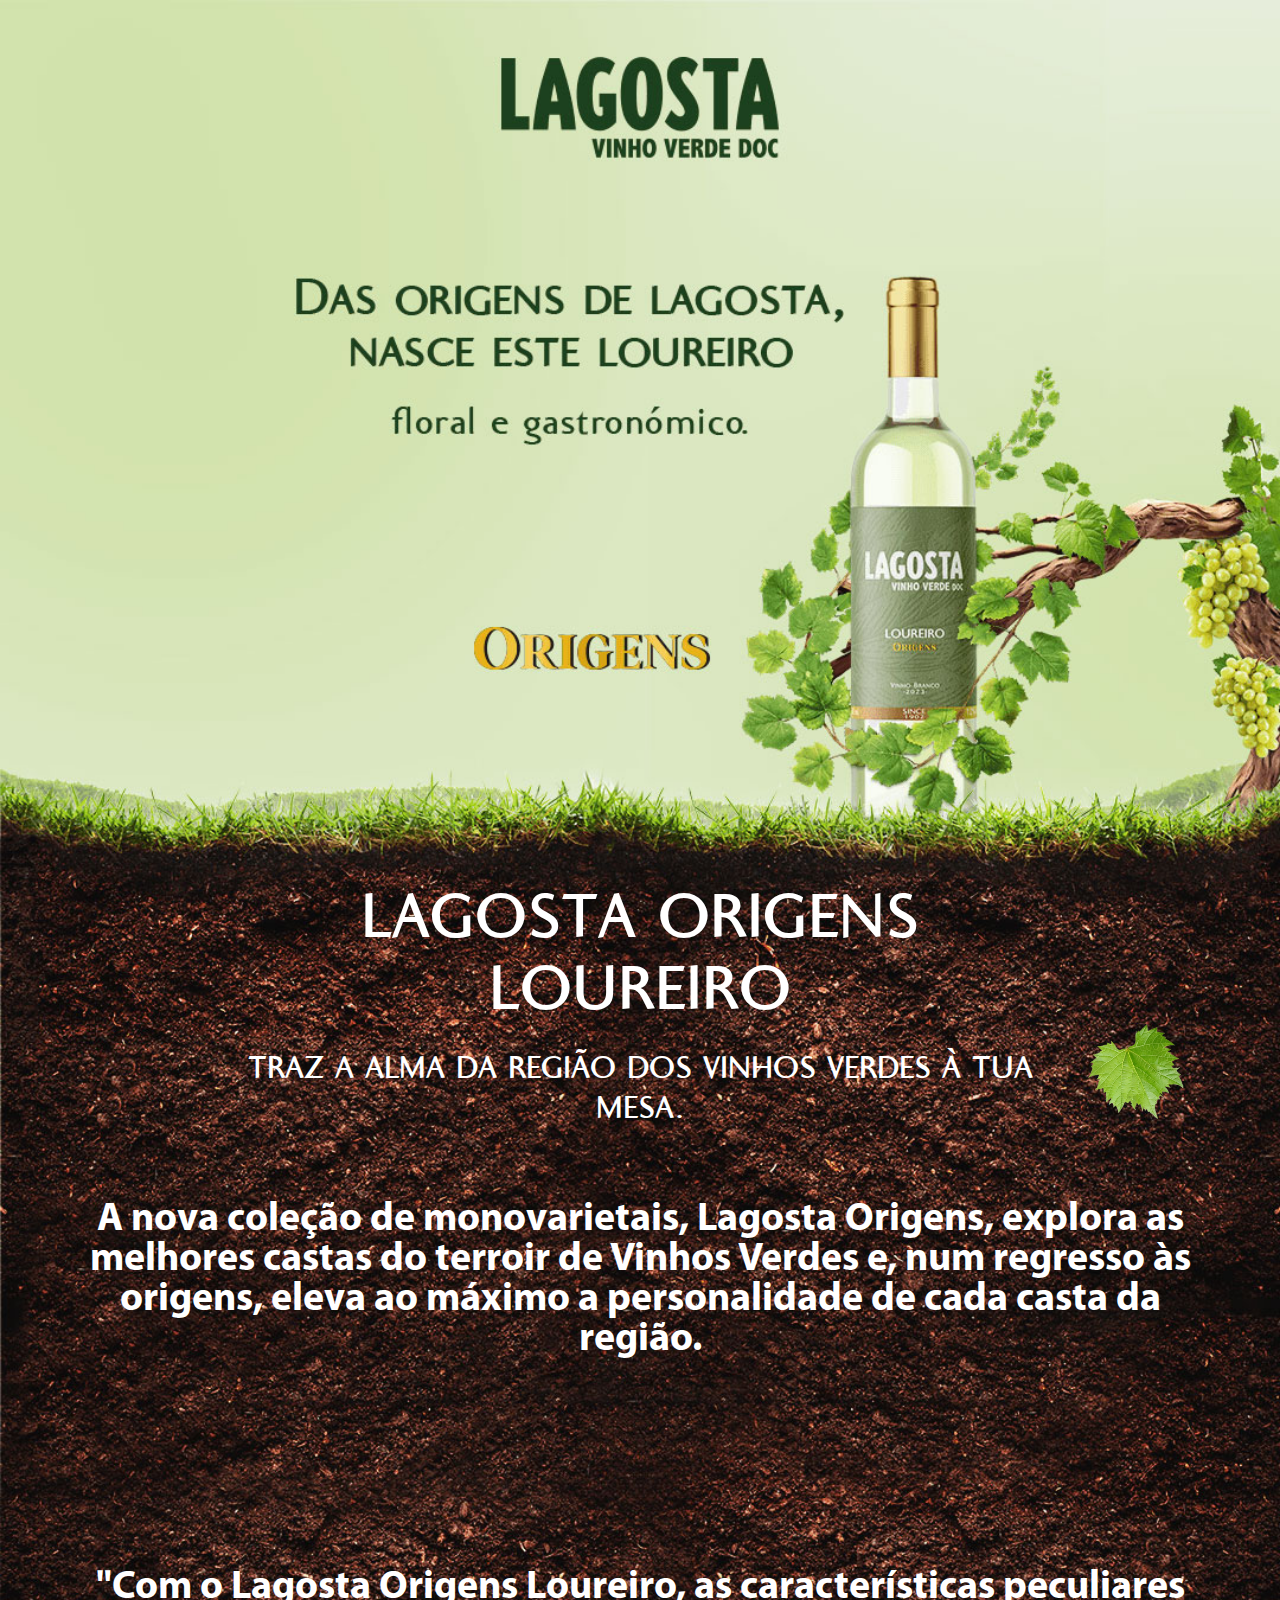
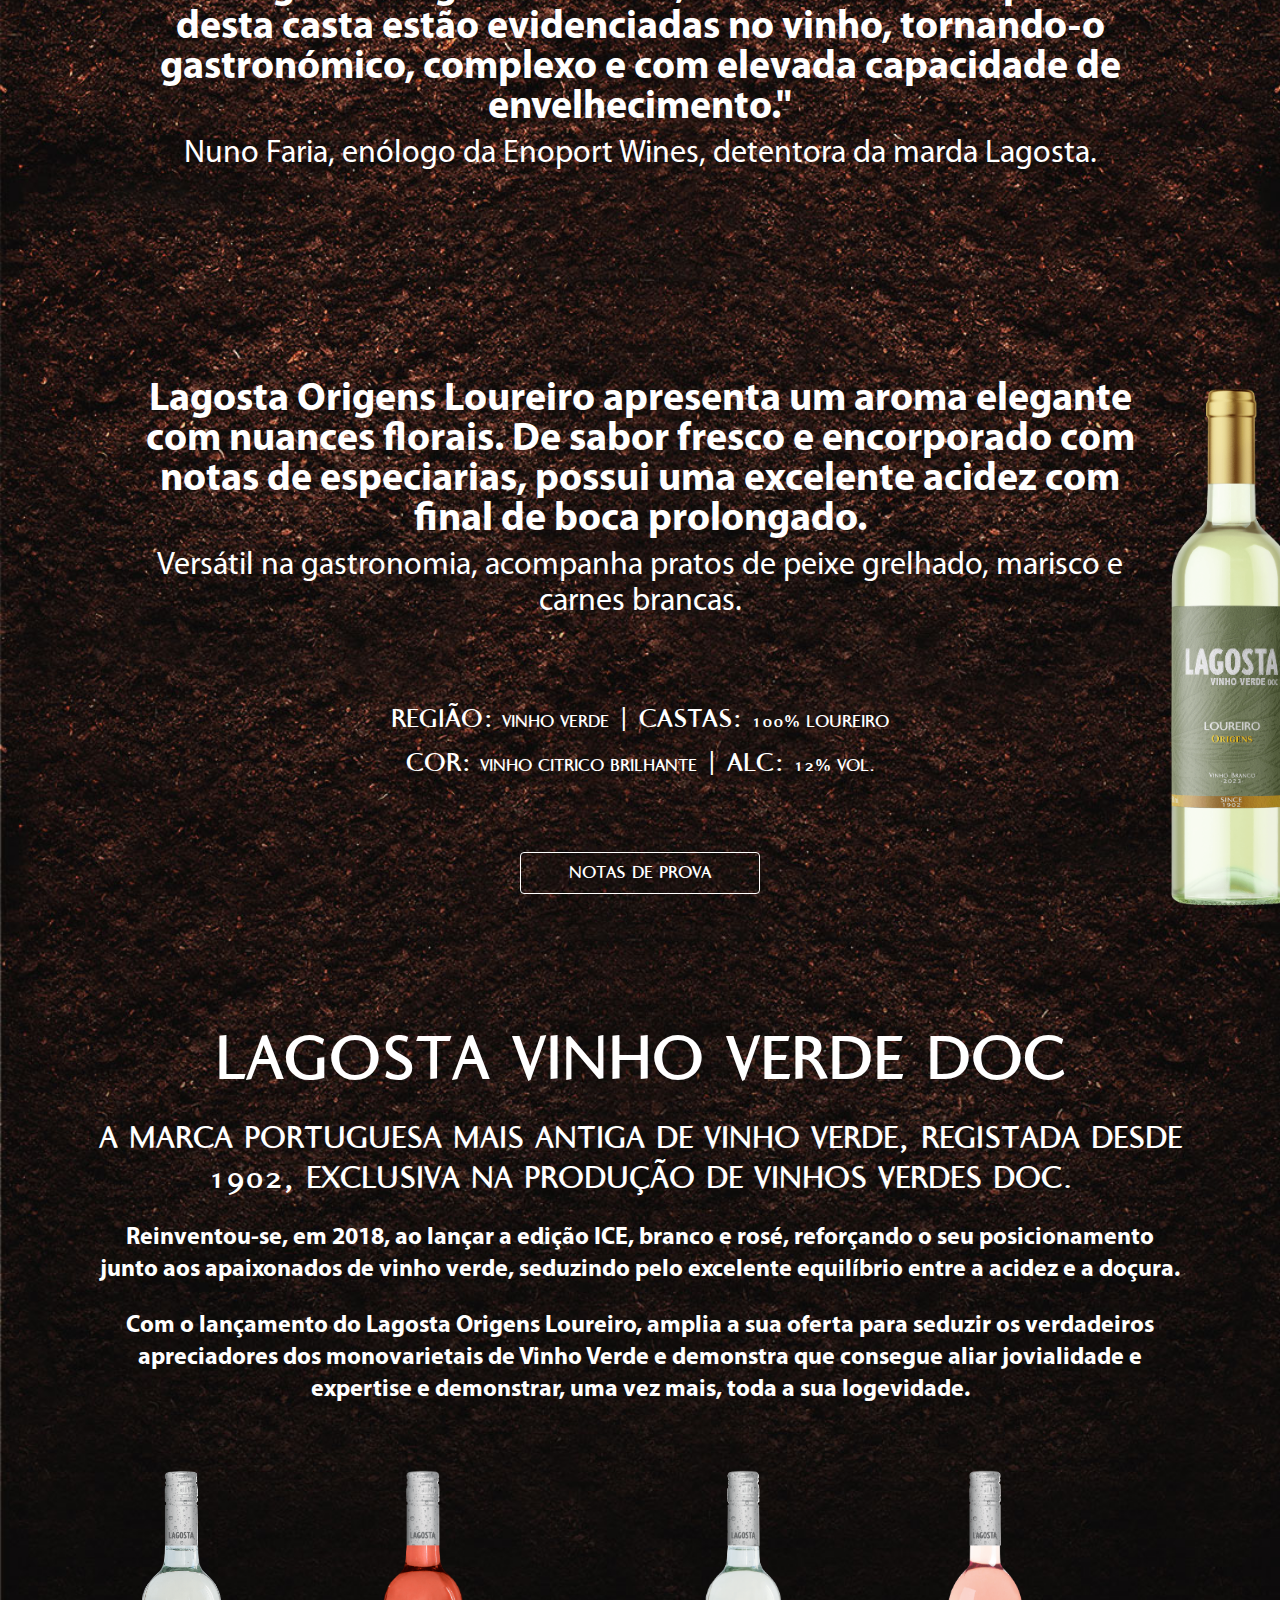
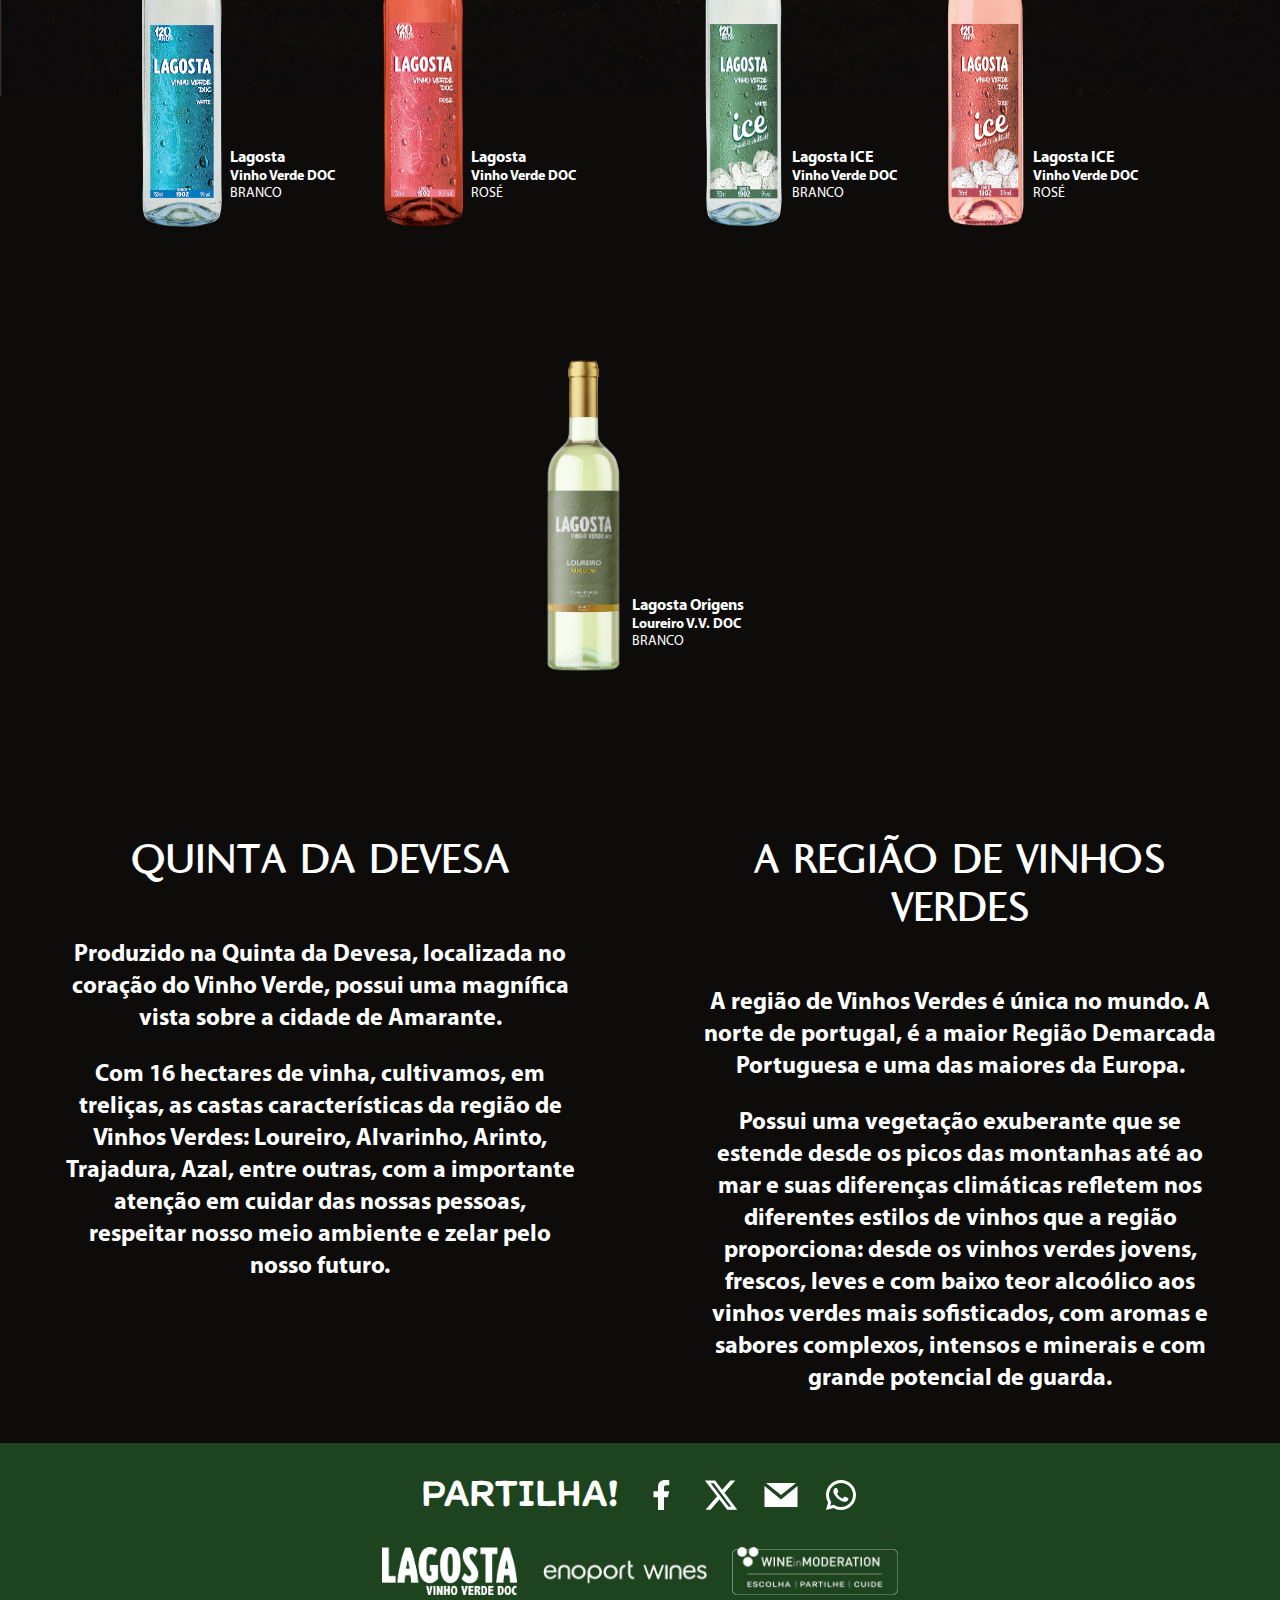
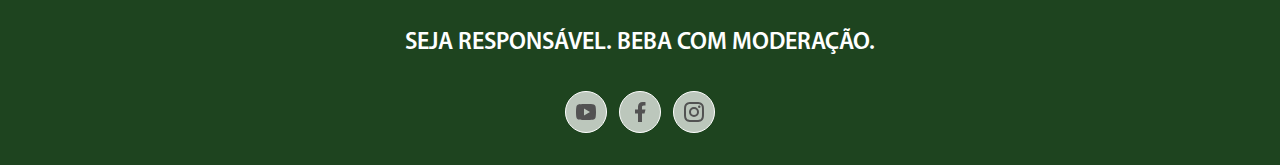
==== commit d895ec2d: "project size reduction" ====
--- a/loureiro.html
+++ b/loureiro.html
@@ -19,7 +19,7 @@
     <meta property="og:url" content="http://lagostavinhoverde.com/index.html" />
     <meta
       property="og:image"
-      content="http://lagostavinhoverde.com/Imagens/logo-fb.png"
+      content="http://lagostavinhoverde.com/assets/images/logo-fb.png"
     />
     <meta
       property="og:description"
@@ -35,7 +35,7 @@
         color-scheme: light dark;
         color: #fff;
         background-color: #0d0c0b;
-        background-image: url(./loureiro/loureirobg.png);
+        background-image: url(./assets/images/loureiro/loureirobg.jpg);
         background-size: 100%;
         background-position: center 0;
         background-repeat: no-repeat;
@@ -79,7 +79,7 @@
     <script type="module">
       document.addEventListener("DOMContentLoaded", function () {
         const e = new Image();
-        (e.src = "../loureiro/Imagens/Background extended.jpg"),
+        (e.src = "./assets/images/loureiro/loureirobg.jpg"),
           (e.onload = function () {
             const c = document.getElementById("preloader");
             c && (c.style.display = "none");
@@ -152,7 +152,7 @@
           >
             Traz a alma da região dos vinhos verdes à tua mesa.
             <img
-              src="./loureiro/Imagens/Parra.png"
+              src="./assets/images/loureiro/Parra.png"
               alt="Parra"
               class="absolute hidden md:block w-24 h-auto rotate-180 -top-6 -right-16 translate-x-1/2"
             />
@@ -168,11 +168,11 @@
         <div
           class="flex flex-col max-w-[1250px] mx-auto items-center text-center mt-12 xs:mt-20 sm:mt-28 md:mt-36 lg:mt-44 xl:mt-52 relative"
         >
-          <!-- <img src="./loureiro/Imagens/Parra.png" alt="Parra" class="absolute w-24 h-auto rotate-180 -top-6 -right-16 translate-x-1/2"> -->
+          <!-- <img src="./assets/images/loureiro/Parra.png" alt="Parra" class="absolute w-24 h-auto rotate-180 -top-6 -right-16 translate-x-1/2"> -->
           <span
             class="text-lg xs:text-xl sm:text-2xl md:text-3xl lg:text-4xl xl:text-[2.5rem] leading-none font-bold"
           >
-            &quot;Com o Lagosta Origens Loreiro, as características peculiares
+            &quot;Com o Lagosta Origens Loureiro, as características peculiares
             desta casta estão evidenciadas no vinho, tornando-o gastronómico,
             complexo e com elevada capacidade de envelhecimento.&quot;
           </span>
@@ -239,7 +239,7 @@
               </div>
             </div>
             <a
-              href="./loureiro.pdf"
+              href="./assets/loureiro.pdf"
               target="_blank"
               class="button text-xl px-12 py-1.5 mt-16 rounded border border-white uppercase hover:bg-white/10 transition"
             >
@@ -247,7 +247,7 @@
             </a>
           </div>
           <img
-            src="./loureiro/Imagens/Garrafas/Lagosta Origens  Loureiro Vinho Verde DOC 750ml.png"
+            src="./assets/images/Garrafas/Lagosta Origens  Loureiro Vinho Verde DOC 750ml.png"
             alt="Garrafa Nova Loureiro"
             class="absolute hidden md:block md:w-24 xl:w-40 top-1/2 xl:top-0 right-[20%] xl:right-0 md:translate-x-full"
           />
@@ -274,9 +274,9 @@
               doçura.</span
             >
             <span class="text-base md:tetx-lg lg:text-xl xl:text-2xl font-bold"
-              >Com o lançamento do Lagosta Origens Loureiro amplia a sua oferta
+              >Com o lançamento do Lagosta Origens Loureiro, amplia a sua oferta
               para seduzir os verdadeiros apreciadores dos monovarietais de
-              Vinho verde e demonstra que consegue aliar jovialidade e expertise
+              Vinho Verde e demonstra que consegue aliar jovialidade e expertise
               e demonstrar, uma vez mais, toda a sua logevidade.</span
             >
           </div>
@@ -288,7 +288,7 @@
             >
               <div class="flex w-fit gap-2">
                 <img
-                  src="./loureiro/Imagens/Garrafas/Lagosta-VV-Branco-750ml_SC-120anos_HQ.png"
+                  src="./assets/images/Garrafas/Lagosta-VV-Branco-750ml_SC-120anos_HQ.png"
                   alt="Lagosta VV Branco"
                   class="w-20 h-full z-10"
                 />
@@ -304,7 +304,7 @@
               </div>
               <div class="flex w-fit gap-2">
                 <img
-                  src="./loureiro/Imagens/Garrafas/Lagosta-VV-Rose-750ml_120-Anos.png"
+                  src="./assets/images/Garrafas/Lagosta-VV-Rose-750ml_120-Anos.png"
                   alt="Lagosta VV Rosé"
                   class="w-20 h-full z-10"
                 />
@@ -324,7 +324,7 @@
             >
               <div class="flex w-fit gap-2">
                 <img
-                  src="./loureiro/Imagens/Garrafas/Lagosta-VV_ICE_Chill_br-750ml_120-anos.png"
+                  src="./assets/images/Garrafas/Lagosta-VV_ICE_Chill_br-750ml_120-anos.png"
                   alt="Lagosta VV ICE Branco"
                   class="w-20 h-full z-10"
                 />
@@ -342,7 +342,7 @@
               </div>
               <div class="flex w-fit gap-2">
                 <img
-                  src="./loureiro/Imagens/Garrafas/Lagosta-VV_ICE_Chill_rs-750ml_120-anos.png"
+                  src="./assets/images/Garrafas/Lagosta-VV_ICE_Chill_rs-750ml_120-anos.png"
                   alt="Lagosta VV ICE Rosé"
                   class="w-20 h-full z-10"
                 />
@@ -364,7 +364,7 @@
             >
               <div class="flex w-fit gap-2">
                 <img
-                  src="./loureiro/Imagens/Garrafas/Lagosta Origens  Loureiro Vinho Verde DOC 750ml.png"
+                  src="./assets/images/Garrafas/Lagosta Origens  Loureiro Vinho Verde DOC 750ml.png"
                   alt="Loureiro VV Branco"
                   class="w-24 h-full z-10"
                 />
@@ -513,17 +513,17 @@
           class="flex flex-col md:flex-row gap-6 w-fit mx-auto justify-center"
         >
           <img
-            src="./Imagens/Logotipo_Lagosta Vinho Verde_Qual.png"
+            src="./assets/images/lg-rod-1.png"
             alt="Lagosta Vinho Verde"
             class="flex h-12"
           />
           <img
-            src="./Imagens/lg-rod-2.png"
+            src="./assets/images/lg-rod-2.png"
             alt="Enoport Wines"
             class="flex h-12"
           />
           <img
-            src="./Imagens/lg-rod-3.png"
+            src="./assets/images/lg-rod-3.png"
             alt="Wine Moderation"
             class="flex h-12"
           />
--- a/assets/index.BmPNa8y0.css
+++ b/assets/index.BmPNa8y0.css
@@ -837,37 +837,37 @@
 }
 @font-face {
   font-family: Likely;
-  src: url(../fonts/likely-sans-regular.otf);
+  src: url(./fonts/likely-sans-regular.otf);
   font-weight: 400;
 }
 @font-face {
   font-family: Myriad Pro;
-  src: url(../fonts/MYRIADPRO-REGULAR.OTF);
+  src: url(./fonts/MYRIADPRO-REGULAR.OTF);
   font-weight: 400;
 }
 @font-face {
   font-family: Myriad Pro;
-  src: url(../fonts/MYRIADPRO-SEMIBOLD.OTF);
+  src: url(./fonts/MYRIADPRO-SEMIBOLD.OTF);
   font-weight: 600;
 }
 @font-face {
   font-family: Myriad Pro;
-  src: url(../fonts/MYRIADPRO-BOLD.OTF);
+  src: url(./fonts/MYRIADPRO-BOLD.OTF);
   font-weight: 700;
 }
 @font-face {
   font-family: Abadi MT;
-  src: url(../fonts/Abadi-MT-Condensed-Extra-Bold-Regular-Font.ttf);
+  src: url(./fonts/Abadi-MT-Condensed-Extra-Bold-Regular-Font.ttf);
 }
 @font-face {
   font-family: Ela Sans;
-  src: url(../fonts/Ela-Sans-Bold-Regular.ttf);
+  src: url(./fonts/Ela-Sans-Bold-Regular.ttf);
   font-weight: 700;
   font-style: normal;
 }
 @font-face {
   font-family: Ela Sans;
-  src: url(../fonts/Ela-Sans-Bold-Italic.ttf);
+  src: url(./fonts/Ela-Sans-Bold-Italic.ttf);
   font-weight: 700;
   font-style: italic;
 }
